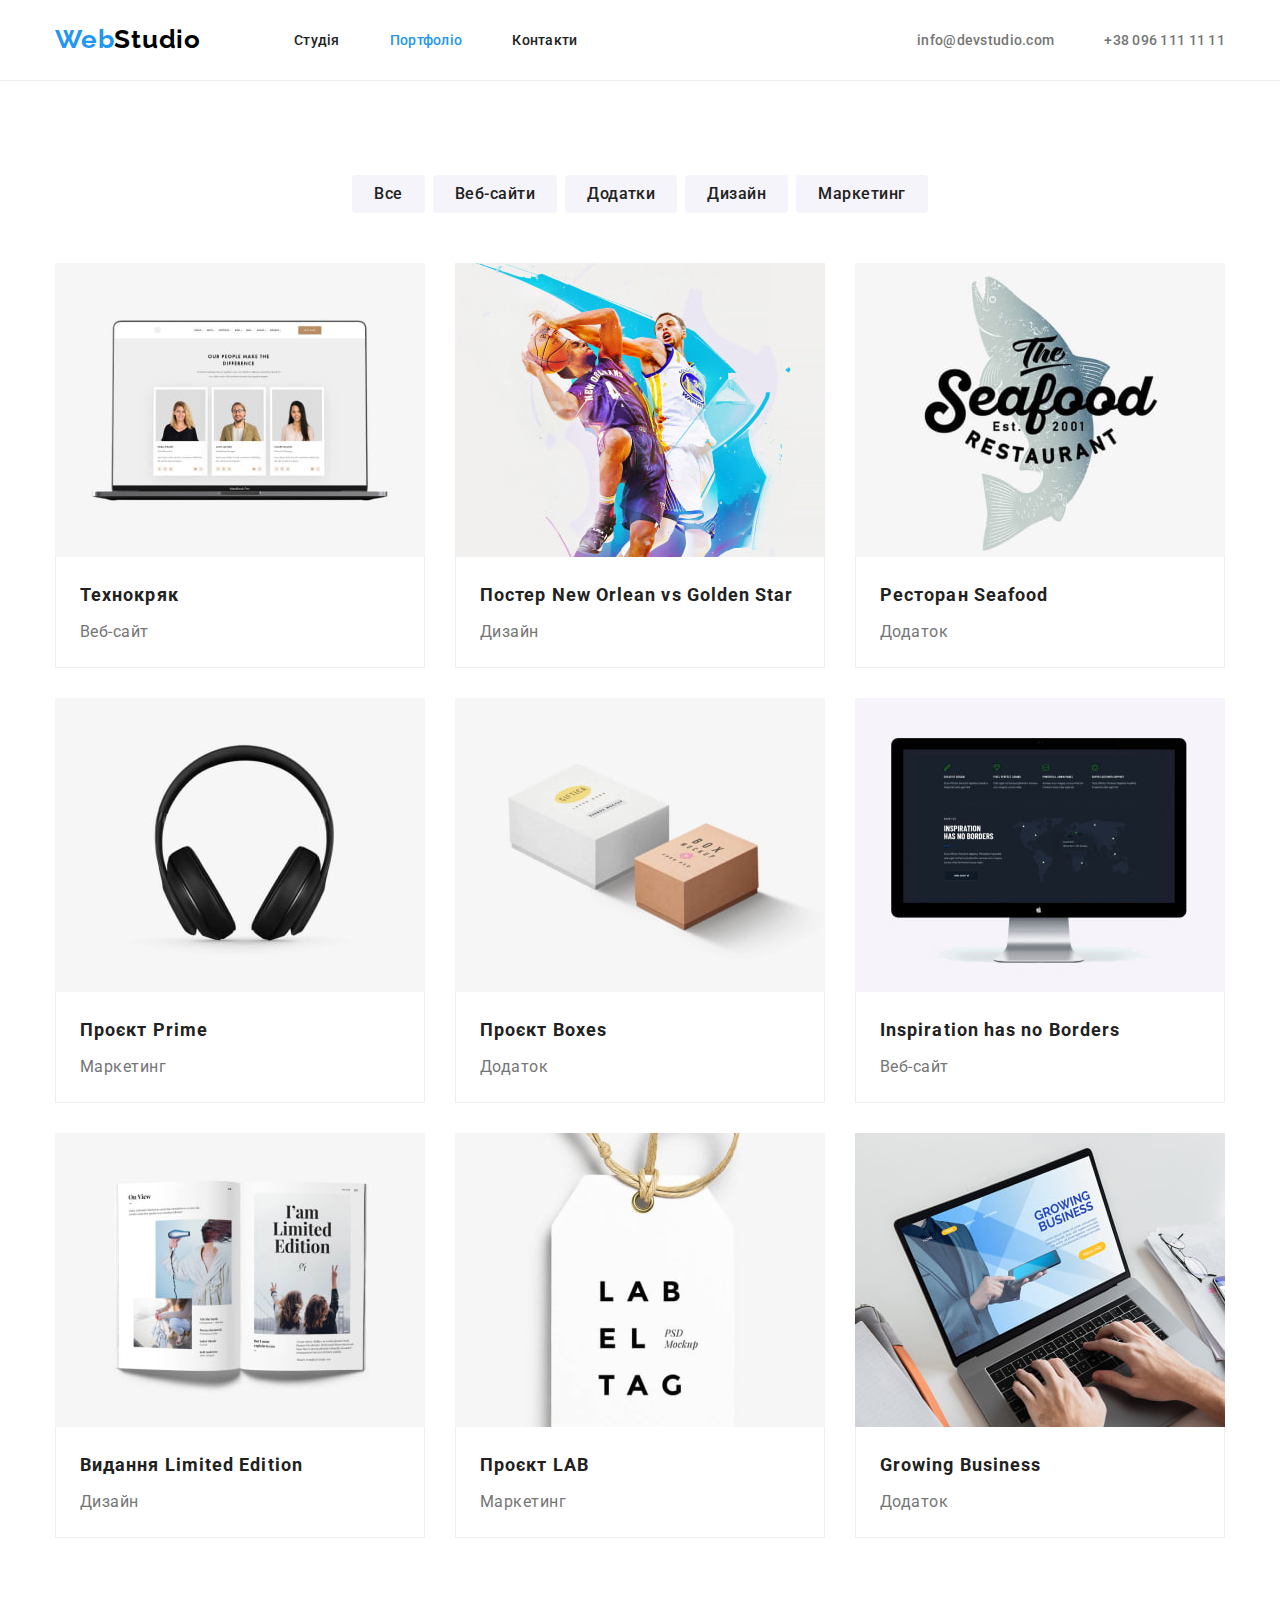
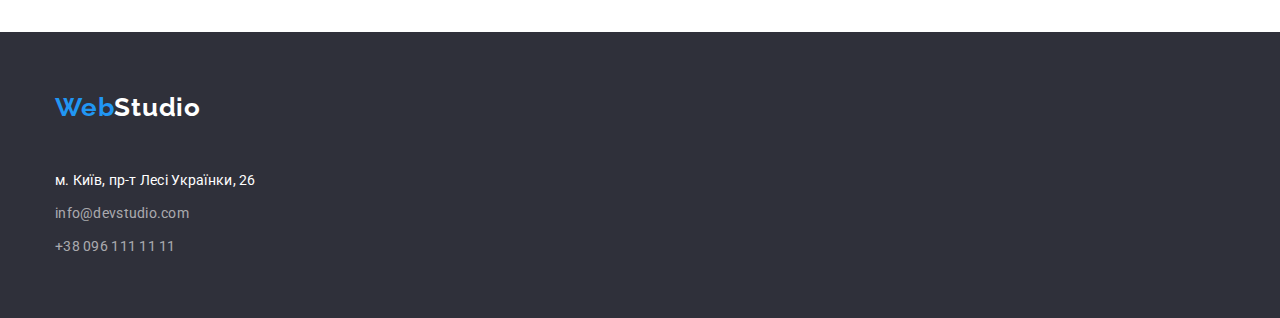
==== portfolio.html @ c8cdbd5a "Initial commit" ====
<!DOCTYPE html>
<html lang="uk">
  <head>
    <meta charset="UTF-8" />
    <meta http-equiv="X-UA-Compatible" content="IE=edge" />
    <meta name="viewport" content="width=device-width, initial-scale=1.0" />
    <!--Favicon-->
    <link
      rel="apple-touch-icon"
      sizes="120x120"
      href="./images/favicon/apple-touch-icon.png"
    />
    <link
      rel="icon"
      type="image/png"
      sizes="32x32"
      href="./images/favicon/favicon-32x32.png"
    />
    <link
      rel="icon"
      type="image/png"
      sizes="16x16"
      href="./images/favicon/favicon-16x16.png"
    />
    <link rel="manifest" href="./images/favicon/site.webmanifest" />
    <link
      rel="mask-icon"
      href="./images/favicon/safari-pinned-tab.svg"
      color="#5bbad5"
    />
    <meta name="msapplication-TileColor" content="#da532c" />
    <meta name="theme-color" content="#ffffff" />
    <!--Favicon ends-->
    <title>WebStudio</title>
    <link rel="preconnect" href="https://fonts.googleapis.com" />
    <link rel="preconnect" href="https://fonts.gstatic.com" crossorigin />
    <link
      href="https://fonts.googleapis.com/css2?family=Raleway:wght@700&family=Roboto:wght@400;500;700;900&display=swap"
      rel="stylesheet"
    />
    <!-- Modern-normalize -->
    <link
      rel="stylesheet"
      href="https://cdnjs.cloudflare.com/ajax/libs/modern-normalize/1.1.0/modern-normalize.min.css"
    />
    <link rel="stylesheet" href="./css/styles.css" />
  </head>
  <body>
    <header class="header">
      <div class="container header-container">
        <nav class="site-nav">
          <a class="link logo" href="./index.html" lang="en"
            ><span class="logo-wrap">Web</span>Studio</a
          >
          <ul class="list">
            <li class="list-item">
              <a class="link main-nav" href="./index.html">Студія</a>
            </li>
            <li class="list-item">
              <a class="link main-nav current" href="./portfolio.html"
                >Портфоліо</a
              >
            </li>
            <li class="list-item">
              <a class="link main-nav" href="#">Контакти</a>
            </li>
          </ul>
        </nav>
        <ul class="list contact">
          <li class="list-item">
            <a class="link link-contact" href="mailto:info@devstudio.com"
              >info@devstudio.com</a
            >
          </li>
          <li class="list-item">
            <a class="link link-contact" href="tel:+380961111111"
              >+38 096 111 11 11</a
            >
          </li>
        </ul>
      </div>
    </header>
    <main>
      <section class="projects">
        <div class="container">
          <h1 class="visually-hidden">Наші проєкти</h1>
          <ul class="list list-btn">
            <li class="list-item">
              <button class="btn-projects" type="button">Все</button>
            </li>
            <li class="list-item">
              <button class="btn-projects" type="button">Веб-сайти</button>
            </li>
            <li class="list-item">
              <button class="btn-projects" type="button">Додатки</button>
            </li>
            <li class="list-item">
              <button class="btn-projects" type="button">Дизайн</button>
            </li>
            <li class="list-item">
              <button class="btn-projects" type="button">Маркетинг</button>
            </li>
          </ul>
          <ul class="list card-set">
            <li class="project-card">
              <img
                src="./images/website-techno.jpg"
                alt="Веб-сайт Технокряк"
                width="370"
                height="294"
              />
              <div class="project-content">
                <h2 class="title-project">Технокряк</h2>
                <p class="type-project">Веб-сайт</p>
              </div>
            </li>
            <li class="project-card">
              <img
                src="./images/poster.jpg"
                alt="Постер з двома баскетболістами"
                width="370"
                height="294"
              />
              <div class="project-content">
                <h2 class="title-project">Постер New Orlean vs Golden Star</h2>
                <p class="type-project">Дизайн</p>
              </div>
            </li>
            <li class="project-card">
              <img
                src="./images/logo-restaurant.jpg"
                alt="Лого ресторану з  рибою"
                width="370"
                height="294"
              />
              <div class="project-content">
                <h2 class="title-project">Ресторан Seafood</h2>
                <p class="type-project">Додаток</p>
              </div>
            </li>
            <li class="project-card">
              <img
                src="./images/project-prime.jpg"
                alt="Навушники"
                width="370"
                height="294"
              />
              <div class="project-content">
                <h2 class="title-project">Проєкт Prime</h2>
                <p class="type-project">Маркетинг</p>
              </div>
            </li>
            <li class="project-card">
              <img
                src="./images/project-boxes.jpg"
                alt="Дві коробки"
                width="370"
                height="294"
              />
              <div class="project-content">
                <h2 class="title-project">Проєкт Boxes</h2>
                <p class="type-project">Додаток</p>
              </div>
            </li>
            <li class="project-card">
              <img
                src="./images/website-inspiration.jpg"
                alt="Веб-сайт Inspiration has no Borders"
                width="370"
                height="294"
              />
              <div class="project-content">
                <h2 class="title-project">Inspiration has no Borders</h2>
                <p class="type-project">Веб-сайт</p>
              </div>
            </li>
            <li class="project-card">
              <img
                src="./images/magazine.jpg"
                alt="Журнал"
                width="370"
                height="294"
              />
              <div class="project-content">
                <h2 class="title-project">Видання Limited Edition</h2>
                <p class="type-project">Дизайн</p>
              </div>
            </li>
            <li class="project-card">
              <img
                src="./images/label-tag.jpg"
                alt="Етикетка"
                width="370"
                height="294"
              />
              <div class="project-content">
                <h2 class="title-project">Проєкт LAB</h2>
                <p class="type-project">Маркетинг</p>
              </div>
            </li>
            <li class="project-card">
              <img
                src="./images/growing-business.jpg"
                alt="Додаток Growing Business"
                width="370"
                height="294"
              />
              <div class="project-content">
                <h2 class="title-project">Growing Business</h2>
                <p class="type-project">Додаток</p>
              </div>
            </li>
          </ul>
        </div>
      </section>
    </main>
    <footer class="footer">
      <div class="container">
        <a class="link logo logo-footer" href="./index.html" lang="en"
          ><span class="logo-wrap">Web</span
          ><span class="logo-wrap-footer">Studio</span></a
        >
        <address class="address">
          <ul class="list">
            <li class="list-item">
              <a
                class="link link-address-footer"
                href="https://www.google.com/maps/d/u/0/viewer?mid=10uSM3H-mIU3GznYo2szRIEphczw&hl=en_US"
                target="_blank"
                rel="noopener noreferrer nofollow"
              >
                м. Київ, пр-т Лесі Українки, 26
              </a>
            </li>
            <li class="list-item">
              <a
                class="link link-contact-footer"
                href="mailto:info@devstudio.com"
                >info@devstudio.com</a
              >
            </li>
            <li class="list-item">
              <a class="link link-contact-footer" href="tel:+380961111111"
                >+38 096 111 11 11</a
              >
            </li>
          </ul>
        </address>
      </div>
    </footer>
  </body>
</html>
---- css/styles.css ----
:root {
  --main-color-background: #2f303a;
  --accent-color: #2196f3;
  --btn-active-color: #188ce8;
  --main-color-font: #212121;
  --secondary-color-font: #757575;
  --white-color: #ffffff;
  --black-color: #000000;
  --grey-background-color: #f5f4fa;
  --grey-stroke-color: #ececec;
  --projects-cards-color: #eeeeee;
  --grey-txt-color-60: rgba(255, 255, 255, 0.6);
  --main-font: "Roboto", sans-serif;
  --logo-font: "Raleway", sans-serif;
  --main-font-size: 14px;
  --secondary-font-size: 16px;
  --padding-in-section: 94px;
  --team-card-shadow: 0px 1px 3px rgba(0, 0, 0, 0.12),
    0px 1px 1px rgba(0, 0, 0, 0.14), 0px 2px 1px rgba(0, 0, 0, 0.2);
}

body {
  color: var(--main-color-font);
  background-color: var(--white-color);
  font-family: var(--main-font);
  font-size: var(--main-font-size);
}

/* reset */
h1,
h2,
h3,
h4,
h5,
h6,
p {
  margin: 0;
}
img {
  display: block;
  max-width: 100%;
  height: auto;
}
.list {
  list-style: none;
  padding: 0;
  margin: 0;
}
.link {
  text-decoration: none;
  color: inherit;
}

.container {
  width: 1200px;
  padding-left: 15px;
  padding-right: 15px;
  margin-right: auto;
  margin-left: auto;
}

/* index styles */
/* header */
.header {
  border-bottom: 1px solid var(--grey-stroke-color);
}
.header-container {
  display: flex;
}

.site-nav,
.site-nav .list {
  display: flex;
  justify-content: center;
}

.logo {
  display: block;
  padding-top: 24px;
  padding-bottom: 25px;
  margin-right: 93px;
  color: var(--black-color);
  font-weight: 700;
  font-size: 26px;
  line-height: calc(31 / 26);
  letter-spacing: 0.03em;
  font-family: var(--logo-font);
}
.logo-wrap {
  color: var(--accent-color);
}

.header .list-item + .list-item {
  margin-left: 50px;
}

.main-nav {
  display: block;
  padding-top: 32px;
  padding-bottom: 32px;
  font-weight: 500;
  line-height: calc(16 / 14);
  letter-spacing: 0.02em;
}
.main-nav:hover,
.main-nav:focus {
  color: var(--accent-color);
}
.current {
  color: var(--accent-color);
}

.contact {
  display: flex;
  margin-left: auto;
}
.link-contact {
  display: block;
  padding-top: 32px;
  padding-bottom: 32px;
  color: var(--secondary-color-font);
  font-weight: 500;
  line-height: calc(16 / 14);
  letter-spacing: 0.02em;
}
.link-contact:focus,
.link-contact:hover {
  color: var(--accent-color);
}

/*  hero-section */
.hero-section {
  padding-top: 200px;
  padding-bottom: 200px;
  background-color: var(--main-color-background);
}

.title {
  margin-bottom: 30px;
  margin-right: auto;
  margin-left: auto;
  color: var(--white-color);
  width: 696px;
  font-weight: 900;
  font-size: 44px;
  line-height: calc(60 / 44);
  letter-spacing: 0.06em;
  text-align: center;
  text-transform: uppercase;
}

.btn-service {
  display: block;
  margin-right: auto;
  margin-left: auto;
  padding: 10px 32px;
  background-color: var(--accent-color);
  color: var(--white-color);
  text-align: center;
  font-family: var(--main-font);
  font-size: var(--secondary-font-size);
  line-height: calc(30 / 16);
  letter-spacing: 0.06em;
  font-weight: 700;
  cursor: pointer;
  border: none;
  border-radius: 4px;
}
.btn-service:focus,
.btn-service:hover {
  background-color: var(--btn-active-color);
}

/* features section */
.features {
  padding-top: var(--padding-in-section);
  padding-bottom: var(--padding-in-section);
}

.visually-hidden {
  overflow: hidden;
  margin: -1px;
  display: none;
  border: 0;
  padding: 0;
}

.features .list {
  display: flex;
  justify-content: center;
}
.features .list-item + .list-item {
  margin-left: 30px;
}
.features .list-item {
  flex-basis: calc((100% - 3 * 30px) / 4);
}

.subtitle-feature {
  margin-bottom: 10px;
  font-weight: 700;
  font-size: 14px;
  line-height: calc(16 / 14);
  text-transform: uppercase;
  letter-spacing: 0.03em;
}

.description-feature {
  color: var(--secondary-color-font);
  line-height: calc(24 / 14);
  letter-spacing: 0.03em;
}

/* what we do section */
.what-we-do {
  padding-bottom: var(--padding-in-section);
}
.section-title {
  margin-bottom: 50px;
  font-weight: 700;
  font-size: 36px;
  line-height: calc(42 / 36);
  letter-spacing: 0.03em;
  text-align: center;
}

.what-we-do .list {
  display: flex;
  justify-content: center;
}
.what-we-do .list-item + .list-item {
  margin-left: 30px;
}

/* team section */
.team-section {
  padding-top: var(--padding-in-section);
  padding-bottom: var(--padding-in-section);
  background-color: var(--grey-background-color);
}
.team-section .list {
  display: flex;
  justify-content: center;
}
.team-section .list-item + .list-item {
  margin-left: 30px;
}

.card {
  width: 270px;
  background-color: var(--white-color);
  box-shadow: var(--team-card-shadow);
  border-radius: 0px 0px 4px 4px;
}

.card-content {
  padding: 30px 32px;
}

.team-member-name {
  font-weight: 500;
  font-size: var(--secondary-font-size);
  line-height: calc(19 / 16);
  text-align: center;
  letter-spacing: 0.03em;
}

.job-position {
  margin-top: 10px;
  color: var(--secondary-color-font);
  font-size: var(--secondary-font-size);
  line-height: calc(19 / 16);
  text-align: center;
  letter-spacing: 0.03em;
}

/* footer */
.footer {
  padding-top: 60px;
  padding-bottom: 60px;
  background-color: var(--main-color-background);
}

.logo-footer {
  margin-bottom: 20px;
  margin-right: 0;
  padding-top: 0;
}

.logo-wrap-footer {
  color: var(--white-color);
}

.address .list-item + .list-item {
  margin-top: 9px;
}
.link-address-footer {
  color: var(--white-color);
  font-style: normal;
  line-height: calc(24 / 14);
  letter-spacing: 0.02em;
}
.link-address-footer:focus,
.link-address-footer:hover {
  color: var(--accent-color);
}

.link-contact-footer {
  color: var(--grey-txt-color-60);
  font-style: normal;
  line-height: calc(24 / 14);
  letter-spacing: 0.02em;
}
.link-contact-footer:focus,
.link-contact-footer:hover {
  color: var(--accent-color);
}

/* portfolio projects section */
.projects {
  padding-bottom: var(--padding-in-section);
  padding-top: var(--padding-in-section);
}

.btn-projects {
  padding: 6px 22px;
  background-color: var(--grey-background-color);
  color: var(--main-color-font);
  font-family: var(--main-font);
  font-weight: 500;
  font-size: var(--secondary-font-size);
  line-height: calc(26 / 16);
  letter-spacing: 0.03em;
  text-align: center;
  cursor: pointer;
  border-radius: 4px;
  border: none;
}
.btn-projects:focus,
.btn-projects:hover {
  background-color: var(--accent-color);
  color: var(--white-color);
}

.list-btn {
  display: flex;
  justify-content: center;
  margin-bottom: 50px;
}

.projects .list-item + .list-item {
  margin-left: 8px;
}

/* projects card-set */

.card-set {
  display: flex;
  flex-wrap: wrap;
  gap: 30px;
}

/* .project-card {
flex-basis: calc((100% - 30px) / 3);} */
/* .project-card:not(:nth-child(3n + 3)) {
  margin-right: 30px;
}
.project-card:not(nth-last-child(-n+3)) {
  margin-bottom: 30px;
} */

.project-content {
  padding: 20px 24px;
  border: 1px solid var(--projects-cards-color);
  border-top: 0;
}

.title-project {
  color: var(--main-color-font);
  font-weight: 700;
  font-size: 18px;
  line-height: calc(36 / 18);
  letter-spacing: 0.06em;
}

.type-project {
  margin-top: 4px;
  color: var(--secondary-color-font);
  font-size: var(--secondary-font-size);
  line-height: calc(30 / 16);
  letter-spacing: 0.03em;
}
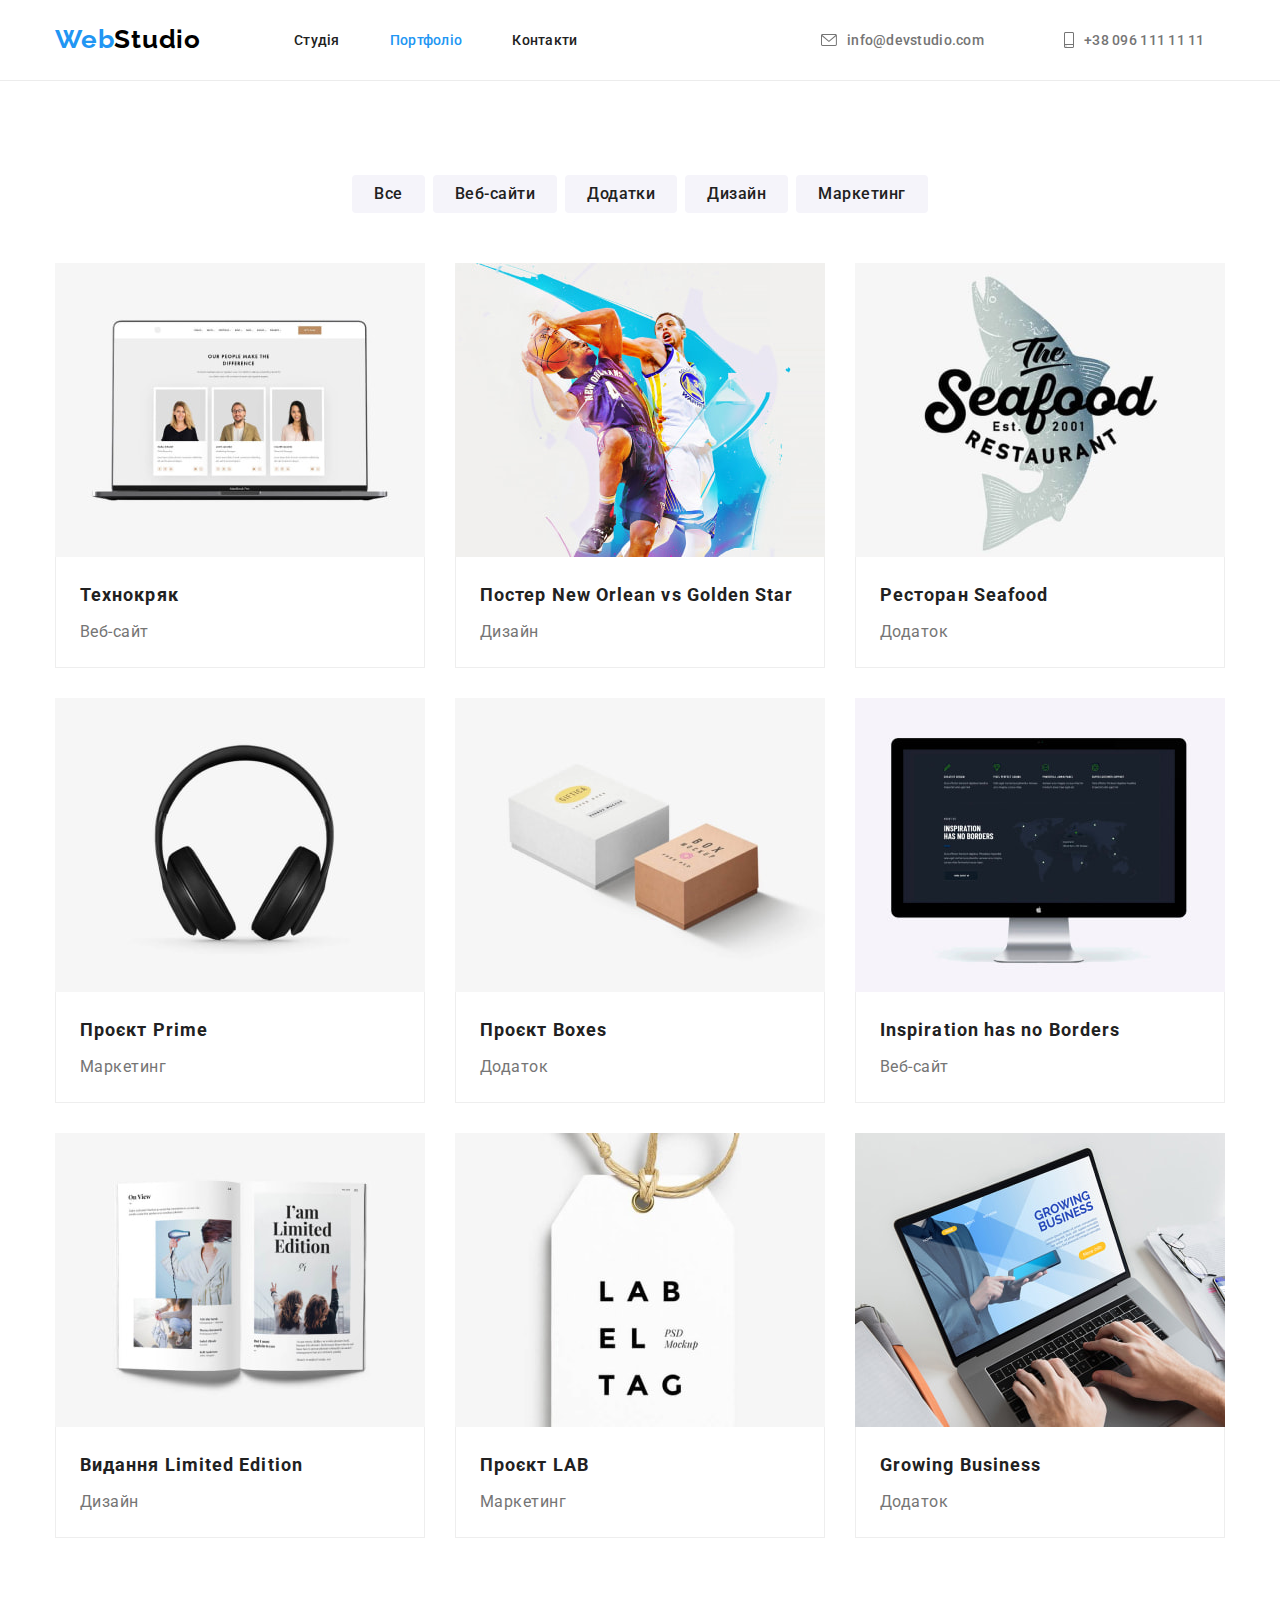
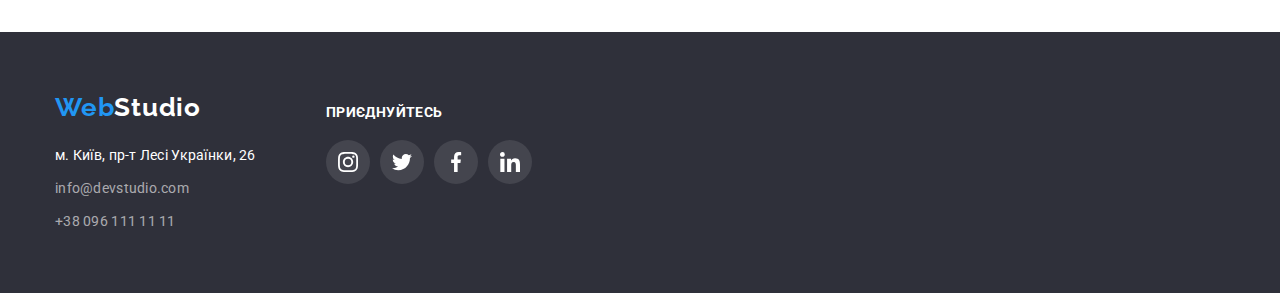
==== commit f62c6fee: "Add icons, shadows, background-image" ====
--- a/portfolio.html
+++ b/portfolio.html
@@ -66,14 +66,19 @@
             </li>
           </ul>
         </nav>
-        <ul class="list contact">
+        <ul class="list list-contact">
           <li class="list-item">
-            <a class="link link-contact" href="mailto:info@devstudio.com"
-              >info@devstudio.com</a
+            <a class="link link-contact" href="mailto:info@devstudio.com">
+              <svg class="header-icon" width="16" height="12">
+                <use href="./images/icons.svg#envelope"></use>
+              </svg>
+              info@devstudio.com</a
             >
           </li>
           <li class="list-item">
             <a class="link link-contact" href="tel:+380961111111"
+              ><svg class="header-icon" width="10" height="16">
+                <use href="./images/icons.svg#smartphone"></use></svg
               >+38 096 111 11 11</a
             >
           </li>
@@ -104,7 +109,7 @@
           <ul class="list card-set">
             <li class="project-card">
               <img
-                src="./images/website-techno.jpg"
+                src="./images/portfolio/website-techno.jpg"
                 alt="Веб-сайт Технокряк"
                 width="370"
                 height="294"
@@ -116,7 +121,7 @@
             </li>
             <li class="project-card">
               <img
-                src="./images/poster.jpg"
+                src="./images/portfolio/poster.jpg"
                 alt="Постер з двома баскетболістами"
                 width="370"
                 height="294"
@@ -128,7 +133,7 @@
             </li>
             <li class="project-card">
               <img
-                src="./images/logo-restaurant.jpg"
+                src="./images/portfolio/logo-restaurant.jpg"
                 alt="Лого ресторану з  рибою"
                 width="370"
                 height="294"
@@ -140,7 +145,7 @@
             </li>
             <li class="project-card">
               <img
-                src="./images/project-prime.jpg"
+                src="./images/portfolio/project-prime.jpg"
                 alt="Навушники"
                 width="370"
                 height="294"
@@ -152,7 +157,7 @@
             </li>
             <li class="project-card">
               <img
-                src="./images/project-boxes.jpg"
+                src="./images/portfolio/project-boxes.jpg"
                 alt="Дві коробки"
                 width="370"
                 height="294"
@@ -164,7 +169,7 @@
             </li>
             <li class="project-card">
               <img
-                src="./images/website-inspiration.jpg"
+                src="./images/portfolio/website-inspiration.jpg"
                 alt="Веб-сайт Inspiration has no Borders"
                 width="370"
                 height="294"
@@ -176,7 +181,7 @@
             </li>
             <li class="project-card">
               <img
-                src="./images/magazine.jpg"
+                src="./images/portfolio/magazine.jpg"
                 alt="Журнал"
                 width="370"
                 height="294"
@@ -188,7 +193,7 @@
             </li>
             <li class="project-card">
               <img
-                src="./images/label-tag.jpg"
+                src="./images/portfolio/label-tag.jpg"
                 alt="Етикетка"
                 width="370"
                 height="294"
@@ -200,7 +205,7 @@
             </li>
             <li class="project-card">
               <img
-                src="./images/growing-business.jpg"
+                src="./images/portfolio/growing-business.jpg"
                 alt="Додаток Growing Business"
                 width="370"
                 height="294"
@@ -215,37 +220,71 @@
       </section>
     </main>
     <footer class="footer">
-      <div class="container">
-        <a class="link logo logo-footer" href="./index.html" lang="en"
-          ><span class="logo-wrap">Web</span
-          ><span class="logo-wrap-footer">Studio</span></a
-        >
-        <address class="address">
-          <ul class="list">
-            <li class="list-item">
-              <a
-                class="link link-address-footer"
-                href="https://www.google.com/maps/d/u/0/viewer?mid=10uSM3H-mIU3GznYo2szRIEphczw&hl=en_US"
-                target="_blank"
-                rel="noopener noreferrer nofollow"
-              >
-                м. Київ, пр-т Лесі Українки, 26
-              </a>
-            </li>
-            <li class="list-item">
-              <a
-                class="link link-contact-footer"
-                href="mailto:info@devstudio.com"
-                >info@devstudio.com</a
-              >
-            </li>
-            <li class="list-item">
-              <a class="link link-contact-footer" href="tel:+380961111111"
-                >+38 096 111 11 11</a
-              >
-            </li>
-          </ul>
-        </address>
+      <div class="container footer-container">
+        <div>
+          <a class="link logo logo-footer" href="./index.html" lang="en"
+            ><span class="logo-wrap">Web</span
+            ><span class="logo-wrap-footer">Studio</span></a
+          >
+          <address class="address">
+            <ul class="list">
+              <li class="list-item">
+                <a
+                  class="link link-address-footer"
+                  href="https://goo.gl/maps/8BweSNwP1uSrpVsL9"
+                  target="_blank"
+                  rel="noopener noreferrer nofollow"
+                  >м. Київ, пр-т Лесі Українки, 26</a
+                >
+              </li>
+              <li class="list-item">
+                <a
+                  class="link link-contact-footer"
+                  href="mailto:info@devstudio.com"
+                  >info@devstudio.com</a
+                >
+              </li>
+              <li class="list-item">
+                <a class="link link-contact-footer" href="tel:+380961111111"
+                  >+38 096 111 11 11</a
+                >
+              </li>
+            </ul>
+          </address>
+        </div>
+        <div class="join">
+          <p class="text-join">Приєднуйтесь</p>
+          <ul class="list social-list-footer">
+            <li class="social-item-footer">
+              <a class="social-link-footer" href="#">
+                <svg class="social-icon-footer" width="20" height="20">
+                  <use href="./images/icons.svg#instagram"></use>
+                </svg>
+              </a>
+            </li>
+            <li class="social-item-footer">
+              <a class="social-link-footer" href="#">
+                <svg class="social-icon-footer" width="20" height="20">
+                  <use href="./images/icons.svg#twitter"></use>
+                </svg>
+              </a>
+            </li>
+            <li class="social-item-footer">
+              <a class="social-link-footer" href="#">
+                <svg class="social-icon-footer" width="20" height="20">
+                  <use href="./images/icons.svg#facebook"></use>
+                </svg>
+              </a>
+            </li>
+            <li class="social-item-footer">
+              <a class="social-link-footer" href="#">
+                <svg class="social-icon-footer" width="20" height="20">
+                  <use href="./images/icons.svg#linkedin"></use>
+                </svg>
+              </a>
+            </li>
+          </ul>
+        </div>
       </div>
     </footer>
   </body>
--- a/css/styles.css
+++ b/css/styles.css
@@ -1,15 +1,19 @@
 :root {
   --main-color-background: #2f303a;
+  --hero-background-image: rgba(47, 48, 58, 0.4);
   --accent-color: #2196f3;
   --btn-active-color: #188ce8;
   --main-color-font: #212121;
   --secondary-color-font: #757575;
+  --grey-icon-color: #afb1b8;
   --white-color: #ffffff;
   --black-color: #000000;
   --grey-background-color: #f5f4fa;
   --grey-stroke-color: #ececec;
   --projects-cards-color: #eeeeee;
+  --grey-bg-icon: rgba(255, 255, 255, 0.1);
   --grey-txt-color-60: rgba(255, 255, 255, 0.6);
+  --background-overlay: rgba(47, 48, 58, 0.4);
   --main-font: "Roboto", sans-serif;
   --logo-font: "Raleway", sans-serif;
   --main-font-size: 14px;
@@ -110,29 +114,63 @@
   color: var(--accent-color);
 }
 
-.contact {
+.list-contact {
   display: flex;
   margin-left: auto;
 }
+.list-contact {
+  display: flex;
+  align-items: center;
+  justify-content: center;
+  gap: 30px;
+}
+.list-contact .list-item {
+  display: flex;
+  min-width: 161px;
+  min-height: 16px;
+}
+
 .link-contact {
-  display: block;
-  padding-top: 32px;
-  padding-bottom: 32px;
+  display: flex;
+  align-items: center;
+  gap: 10px;
+  width: 100%;
+  height: 100%;
   color: var(--secondary-color-font);
   font-weight: 500;
   line-height: calc(16 / 14);
   letter-spacing: 0.02em;
+  padding-top: 32px;
+  padding-bottom: 32px;
 }
 .link-contact:focus,
 .link-contact:hover {
   color: var(--accent-color);
 }
+.link-contact:hover .header-icon,
+.link-contact:focus .header-icon {
+  fill: currentColor;
+}
+.header-icon {
+  fill: var(--secondary-color-font);
+}
 
 /*  hero-section */
 .hero-section {
+  max-width: 1600px;
+  margin-left: auto;
+  margin-right: auto;
   padding-top: 200px;
   padding-bottom: 200px;
   background-color: var(--main-color-background);
+  background-image: linear-gradient(
+      var(--background-overlay),
+      var(--background-overlay)
+    ),
+    url(../images/background-img.jpg);
+  background-repeat: no-repeat;
+  background-position: center;
+  background-size: cover;
 }
 
 .title {
@@ -185,15 +223,25 @@
   padding: 0;
 }
 
-.features .list {
-  display: flex;
-  justify-content: center;
-}
-.features .list-item + .list-item {
+.features-list {
+  display: flex;
+  justify-content: center;
+}
+.features-item + .features-item {
   margin-left: 30px;
 }
-.features .list-item {
+.features-item {
   flex-basis: calc((100% - 3 * 30px) / 4);
+}
+
+.features-icon {
+  display: flex;
+  align-items: center;
+  justify-content: center;
+  margin-bottom: 30px;
+  background-color: var(--grey-background-color);
+  width: 270px;
+  height: 120px;
 }
 
 .subtitle-feature {
@@ -267,11 +315,73 @@
 
 .job-position {
   margin-top: 10px;
+  margin-bottom: 16px;
   color: var(--secondary-color-font);
   font-size: var(--secondary-font-size);
   line-height: calc(19 / 16);
   text-align: center;
   letter-spacing: 0.03em;
+}
+
+.social-list {
+  display: flex;
+  align-items: center;
+  justify-content: center;
+  gap: 10px;
+}
+
+.social-link {
+  display: flex;
+  align-items: center;
+  justify-content: center;
+  width: 44px;
+  height: 44px;
+  background-color: var(--white-color);
+  border-radius: 50%;
+}
+.social-icon {
+  fill: var(--grey-icon-color);
+}
+
+.social-link:hover,
+.social-link:focus {
+  background-color: var(--accent-color);
+}
+.social-link:hover .social-icon,
+.social-link:hover .social-icon {
+  fill: var(--white-color);
+}
+
+/* clients */
+.clients {
+  padding-top: 94px;
+  padding-bottom: 94px;
+}
+.clients-list {
+  display: flex;
+  align-items: center;
+  justify-content: center;
+  gap: 30px;
+}
+.client-link {
+  display: flex;
+  align-items: center;
+  justify-content: center;
+  width: 170px;
+  height: 92px;
+  border: 1px solid var(--grey-icon-color);
+  border-radius: 4px;
+}
+.client-link:hover .client-icon,
+.client-link:focus .client-icon {
+  fill: var(--accent-color);
+}
+.client-link:hover,
+.client-link:focus {
+  border: 1px solid var(--accent-color);
+}
+.client-icon {
+  fill: var(--grey-icon-color);
 }
 
 /* footer */
@@ -280,11 +390,14 @@
   padding-bottom: 60px;
   background-color: var(--main-color-background);
 }
-
+.footer-container {
+  display: flex;
+  flex-wrap: wrap;
+}
 .logo-footer {
   margin-bottom: 20px;
   margin-right: 0;
-  padding-top: 0;
+  padding: 0;
 }
 
 .logo-wrap-footer {
@@ -314,6 +427,40 @@
 .link-contact-footer:focus,
 .link-contact-footer:hover {
   color: var(--accent-color);
+}
+
+.join {
+  margin-left: 70px;
+  padding-top: 12px;
+}
+.text-join {
+  margin-bottom: 20px;
+  font-weight: 700;
+  font-size: 14px;
+  line-height: calc(16 / 14);
+  letter-spacing: 0.03em;
+  text-transform: uppercase;
+  color: var(--white-color);
+}
+.social-list-footer {
+  display: flex;
+  gap: 10px;
+}
+.social-link-footer {
+  display: flex;
+  align-items: center;
+  justify-content: center;
+  width: 44px;
+  height: 44px;
+  background-color: var(--grey-bg-icon);
+  border-radius: 50%;
+}
+.social-icon-footer {
+  fill: var(--white-color);
+}
+.social-link-footer:hover,
+.social-link-footer:focus {
+  background-color: var(--accent-color);
 }
 
 /* portfolio projects section */
@@ -340,6 +487,8 @@
 .btn-projects:hover {
   background-color: var(--accent-color);
   color: var(--white-color);
+  box-shadow: 0px 3px 1px rgba(0, 0, 0, 0.1), 0px 1px 2px rgba(0, 0, 0, 0.08),
+    0px 2px 2px rgba(0, 0, 0, 0.12);
 }
 
 .list-btn {
@@ -368,6 +517,11 @@
 .project-card:not(nth-last-child(-n+3)) {
   margin-bottom: 30px;
 } */
+
+.project-card:hover {
+  box-shadow: 0px 1px 1px rgba(0, 0, 0, 0.12), 0px 4px 4px rgba(0, 0, 0, 0.06),
+    1px 4px 6px rgba(0, 0, 0, 0.16);
+}
 
 .project-content {
   padding: 20px 24px;
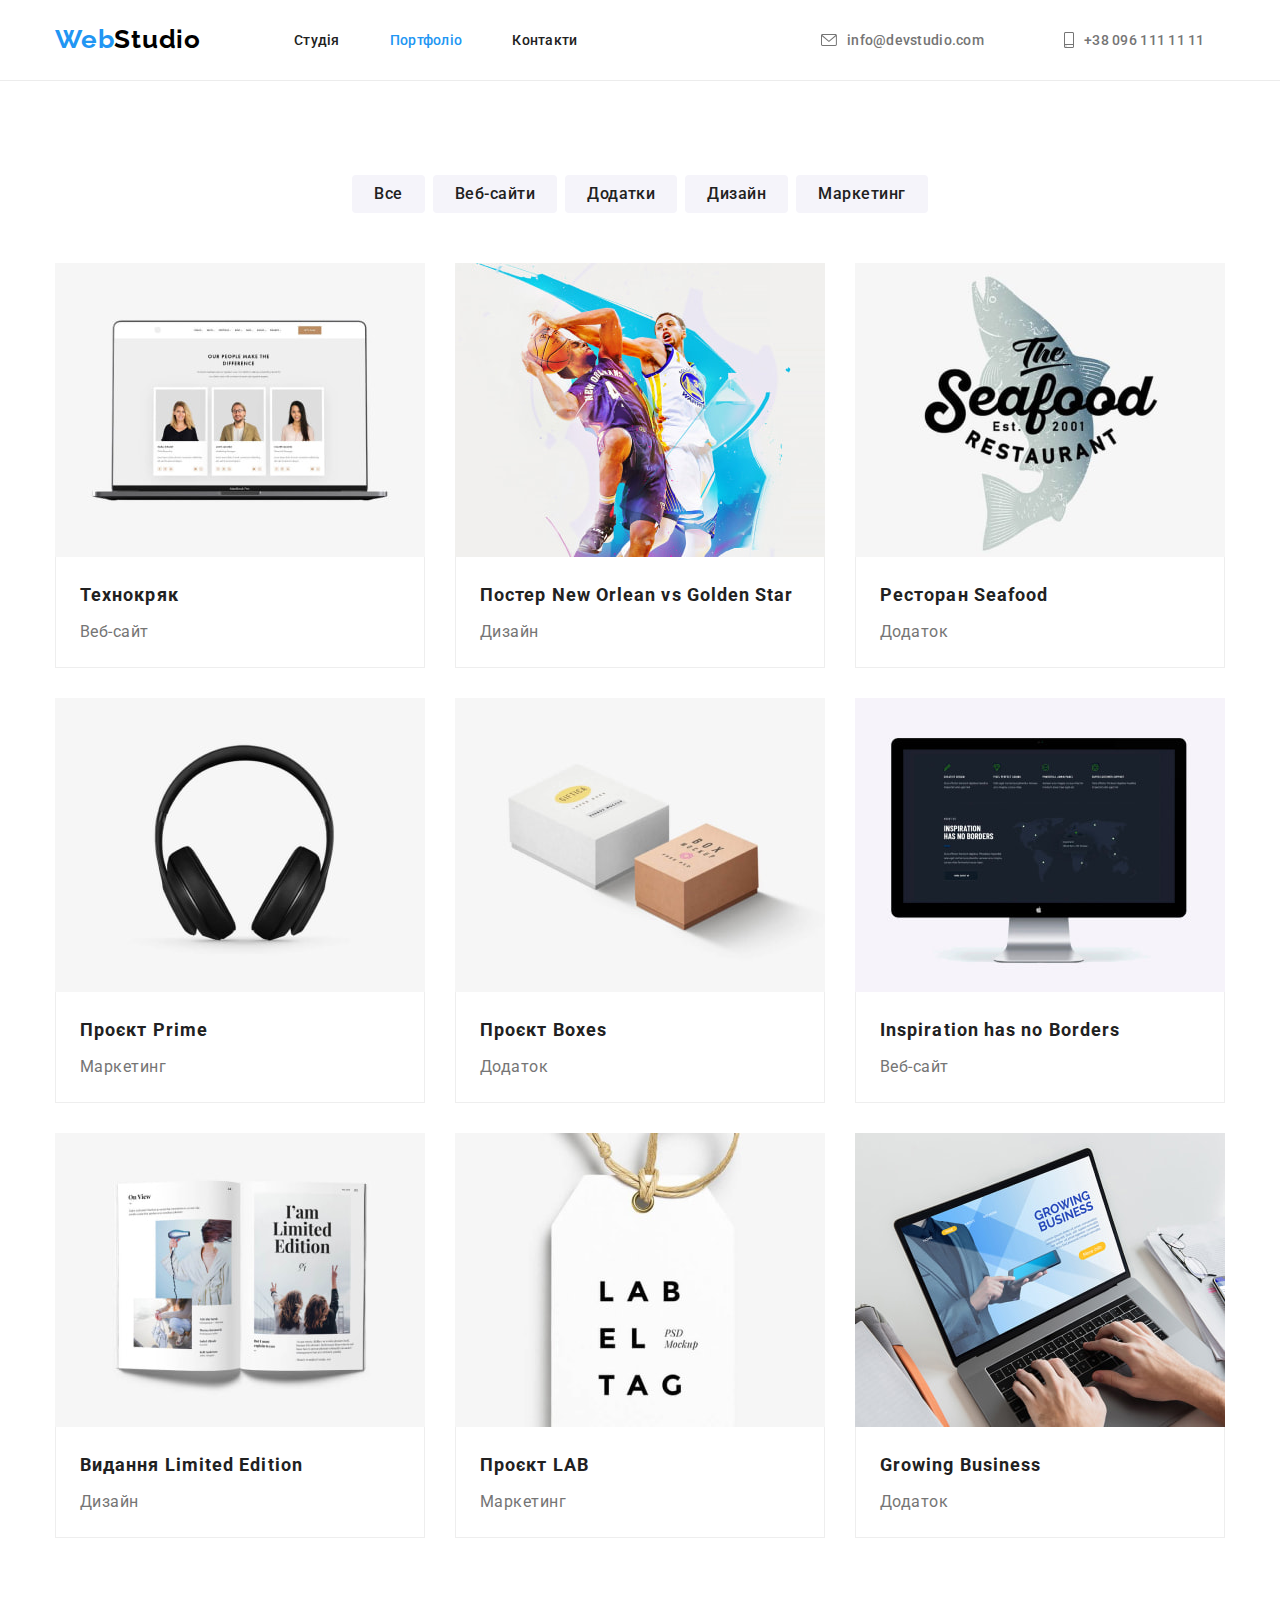
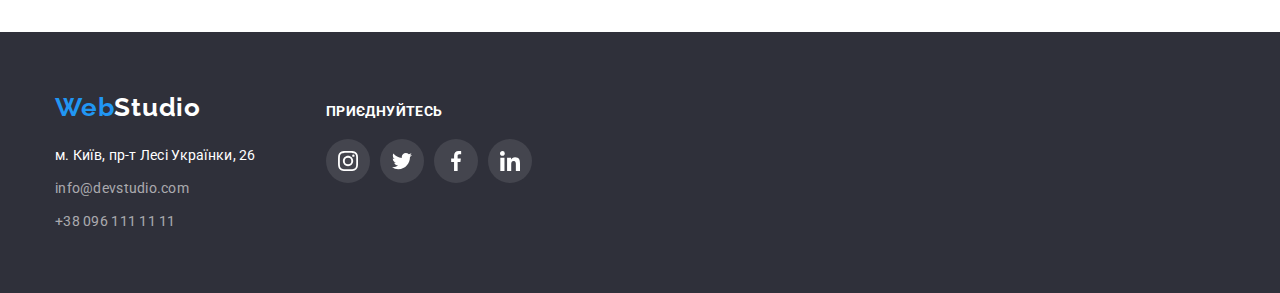
==== commit 8042266c: "update files (mentor)" ====
--- a/portfolio.html
+++ b/portfolio.html
@@ -108,112 +108,132 @@
           </ul>
           <ul class="list card-set">
             <li class="project-card">
-              <img
-                src="./images/portfolio/website-techno.jpg"
-                alt="Веб-сайт Технокряк"
-                width="370"
-                height="294"
-              />
-              <div class="project-content">
-                <h2 class="title-project">Технокряк</h2>
-                <p class="type-project">Веб-сайт</p>
-              </div>
-            </li>
-            <li class="project-card">
-              <img
-                src="./images/portfolio/poster.jpg"
-                alt="Постер з двома баскетболістами"
-                width="370"
-                height="294"
-              />
-              <div class="project-content">
-                <h2 class="title-project">Постер New Orlean vs Golden Star</h2>
-                <p class="type-project">Дизайн</p>
-              </div>
-            </li>
-            <li class="project-card">
-              <img
-                src="./images/portfolio/logo-restaurant.jpg"
-                alt="Лого ресторану з  рибою"
-                width="370"
-                height="294"
-              />
-              <div class="project-content">
-                <h2 class="title-project">Ресторан Seafood</h2>
-                <p class="type-project">Додаток</p>
-              </div>
-            </li>
-            <li class="project-card">
-              <img
-                src="./images/portfolio/project-prime.jpg"
-                alt="Навушники"
-                width="370"
-                height="294"
-              />
-              <div class="project-content">
-                <h2 class="title-project">Проєкт Prime</h2>
-                <p class="type-project">Маркетинг</p>
-              </div>
-            </li>
-            <li class="project-card">
-              <img
-                src="./images/portfolio/project-boxes.jpg"
-                alt="Дві коробки"
-                width="370"
-                height="294"
-              />
-              <div class="project-content">
-                <h2 class="title-project">Проєкт Boxes</h2>
-                <p class="type-project">Додаток</p>
-              </div>
-            </li>
-            <li class="project-card">
-              <img
-                src="./images/portfolio/website-inspiration.jpg"
-                alt="Веб-сайт Inspiration has no Borders"
-                width="370"
-                height="294"
-              />
-              <div class="project-content">
-                <h2 class="title-project">Inspiration has no Borders</h2>
-                <p class="type-project">Веб-сайт</p>
-              </div>
-            </li>
-            <li class="project-card">
-              <img
-                src="./images/portfolio/magazine.jpg"
-                alt="Журнал"
-                width="370"
-                height="294"
-              />
-              <div class="project-content">
-                <h2 class="title-project">Видання Limited Edition</h2>
-                <p class="type-project">Дизайн</p>
-              </div>
-            </li>
-            <li class="project-card">
-              <img
-                src="./images/portfolio/label-tag.jpg"
-                alt="Етикетка"
-                width="370"
-                height="294"
-              />
-              <div class="project-content">
-                <h2 class="title-project">Проєкт LAB</h2>
-                <p class="type-project">Маркетинг</p>
-              </div>
-            </li>
-            <li class="project-card">
-              <img
-                src="./images/portfolio/growing-business.jpg"
-                alt="Додаток Growing Business"
-                width="370"
-                height="294"
-              />
-              <div class="project-content">
-                <h2 class="title-project">Growing Business</h2>
-                <p class="type-project">Додаток</p>
-              </div>
+              <a class="project-link"
+                ><img
+                  src="./images/portfolio/website-techno.jpg"
+                  alt="Веб-сайт Технокряк"
+                  width="370"
+                  height="294"
+                />
+                <div class="project-content">
+                  <h2 class="title-project">Технокряк</h2>
+                  <p class="type-project">Веб-сайт</p>
+                </div></a
+              >
+            </li>
+            <li class="project-card">
+              <a class="project-link"
+                ><img
+                  src="./images/portfolio/poster.jpg"
+                  alt="Постер з двома баскетболістами"
+                  width="370"
+                  height="294"
+                />
+                <div class="project-content">
+                  <h2 class="title-project">
+                    Постер New Orlean vs Golden Star
+                  </h2>
+                  <p class="type-project">Дизайн</p>
+                </div></a
+              >
+            </li>
+            <li class="project-card">
+              <a class="project-link"
+                ><img
+                  src="./images/portfolio/logo-restaurant.jpg"
+                  alt="Лого ресторану з  рибою"
+                  width="370"
+                  height="294"
+                />
+                <div class="project-content">
+                  <h2 class="title-project">Ресторан Seafood</h2>
+                  <p class="type-project">Додаток</p>
+                </div></a
+              >
+            </li>
+            <li class="project-card">
+              <a class="project-link"
+                ><img
+                  src="./images/portfolio/project-prime.jpg"
+                  alt="Навушники"
+                  width="370"
+                  height="294"
+                />
+                <div class="project-content">
+                  <h2 class="title-project">Проєкт Prime</h2>
+                  <p class="type-project">Маркетинг</p>
+                </div></a
+              >
+            </li>
+            <li class="project-card">
+              <a class="project-link"
+                ><img
+                  src="./images/portfolio/project-boxes.jpg"
+                  alt="Дві коробки"
+                  width="370"
+                  height="294"
+                />
+                <div class="project-content">
+                  <h2 class="title-project">Проєкт Boxes</h2>
+                  <p class="type-project">Додаток</p>
+                </div></a
+              >
+            </li>
+            <li class="project-card">
+              <a class="project-link"
+                ><img
+                  src="./images/portfolio/website-inspiration.jpg"
+                  alt="Веб-сайт Inspiration has no Borders"
+                  width="370"
+                  height="294"
+                />
+                <div class="project-content">
+                  <h2 class="title-project">Inspiration has no Borders</h2>
+                  <p class="type-project">Веб-сайт</p>
+                </div></a
+              >
+            </li>
+            <li class="project-card">
+              <a class="project-link"
+                ><img
+                  src="./images/portfolio/magazine.jpg"
+                  alt="Журнал"
+                  width="370"
+                  height="294"
+                />
+                <div class="project-content">
+                  <h2 class="title-project">Видання Limited Edition</h2>
+                  <p class="type-project">Дизайн</p>
+                </div></a
+              >
+            </li>
+            <li class="project-card">
+              <a class="project-link"
+                ><img
+                  src="./images/portfolio/label-tag.jpg"
+                  alt="Етикетка"
+                  width="370"
+                  height="294"
+                />
+                <div class="project-content">
+                  <h2 class="title-project">Проєкт LAB</h2>
+                  <p class="type-project">Маркетинг</p>
+                </div></a
+              >
+            </li>
+            <li class="project-card">
+              <a class="project-link"
+                ><img
+                  src="./images/portfolio/growing-business.jpg"
+                  alt="Додаток Growing Business"
+                  width="370"
+                  height="294"
+                />
+                <div class="project-content">
+                  <h2 class="title-project">Growing Business</h2>
+                  <p class="type-project">Додаток</p>
+                </div></a
+              >
             </li>
           </ul>
         </div>
--- a/css/styles.css
+++ b/css/styles.css
@@ -306,6 +306,7 @@
 }
 
 .team-member-name {
+  margin-bottom: 10px;
   font-weight: 500;
   font-size: var(--secondary-font-size);
   line-height: calc(19 / 16);
@@ -314,7 +315,6 @@
 }
 
 .job-position {
-  margin-top: 10px;
   margin-bottom: 16px;
   color: var(--secondary-color-font);
   font-size: var(--secondary-font-size);
@@ -329,26 +329,29 @@
   justify-content: center;
   gap: 10px;
 }
-
-.social-link {
-  display: flex;
-  align-items: center;
-  justify-content: center;
+.social-item {
   width: 44px;
   height: 44px;
+}
+
+.social-link {
+  display: flex;
+  align-items: center;
+  justify-content: center;
+  width: 100%;
+  height: 100%;
   background-color: var(--white-color);
   border-radius: 50%;
 }
 .social-icon {
   fill: var(--grey-icon-color);
 }
-
 .social-link:hover,
 .social-link:focus {
   background-color: var(--accent-color);
 }
 .social-link:hover .social-icon,
-.social-link:hover .social-icon {
+.social-link:focus .social-icon {
   fill: var(--white-color);
 }
 
@@ -363,12 +366,18 @@
   justify-content: center;
   gap: 30px;
 }
-.client-link {
-  display: flex;
-  align-items: center;
-  justify-content: center;
+
+.client-item {
   width: 170px;
   height: 92px;
+}
+
+.client-link {
+  display: flex;
+  align-items: center;
+  justify-content: center;
+  width: 100%;
+  height: 100%;
   border: 1px solid var(--grey-icon-color);
   border-radius: 4px;
 }
@@ -393,6 +402,7 @@
 .footer-container {
   display: flex;
   flex-wrap: wrap;
+  align-items: baseline;
 }
 .logo-footer {
   margin-bottom: 20px;
@@ -431,7 +441,6 @@
 
 .join {
   margin-left: 70px;
-  padding-top: 12px;
 }
 .text-join {
   margin-bottom: 20px;
@@ -446,12 +455,16 @@
   display: flex;
   gap: 10px;
 }
-.social-link-footer {
-  display: flex;
-  align-items: center;
-  justify-content: center;
+.social-item-footer {
   width: 44px;
   height: 44px;
+}
+.social-link-footer {
+  display: flex;
+  align-items: center;
+  justify-content: center;
+  width: 100%;
+  height: 100%;
   background-color: var(--grey-bg-icon);
   border-radius: 50%;
 }
@@ -518,7 +531,11 @@
   margin-bottom: 30px;
 } */
 
-.project-card:hover {
+.project-link {
+  display: block;
+}
+.project-link:hover,
+.project-link:focus {
   box-shadow: 0px 1px 1px rgba(0, 0, 0, 0.12), 0px 4px 4px rgba(0, 0, 0, 0.06),
     1px 4px 6px rgba(0, 0, 0, 0.16);
 }
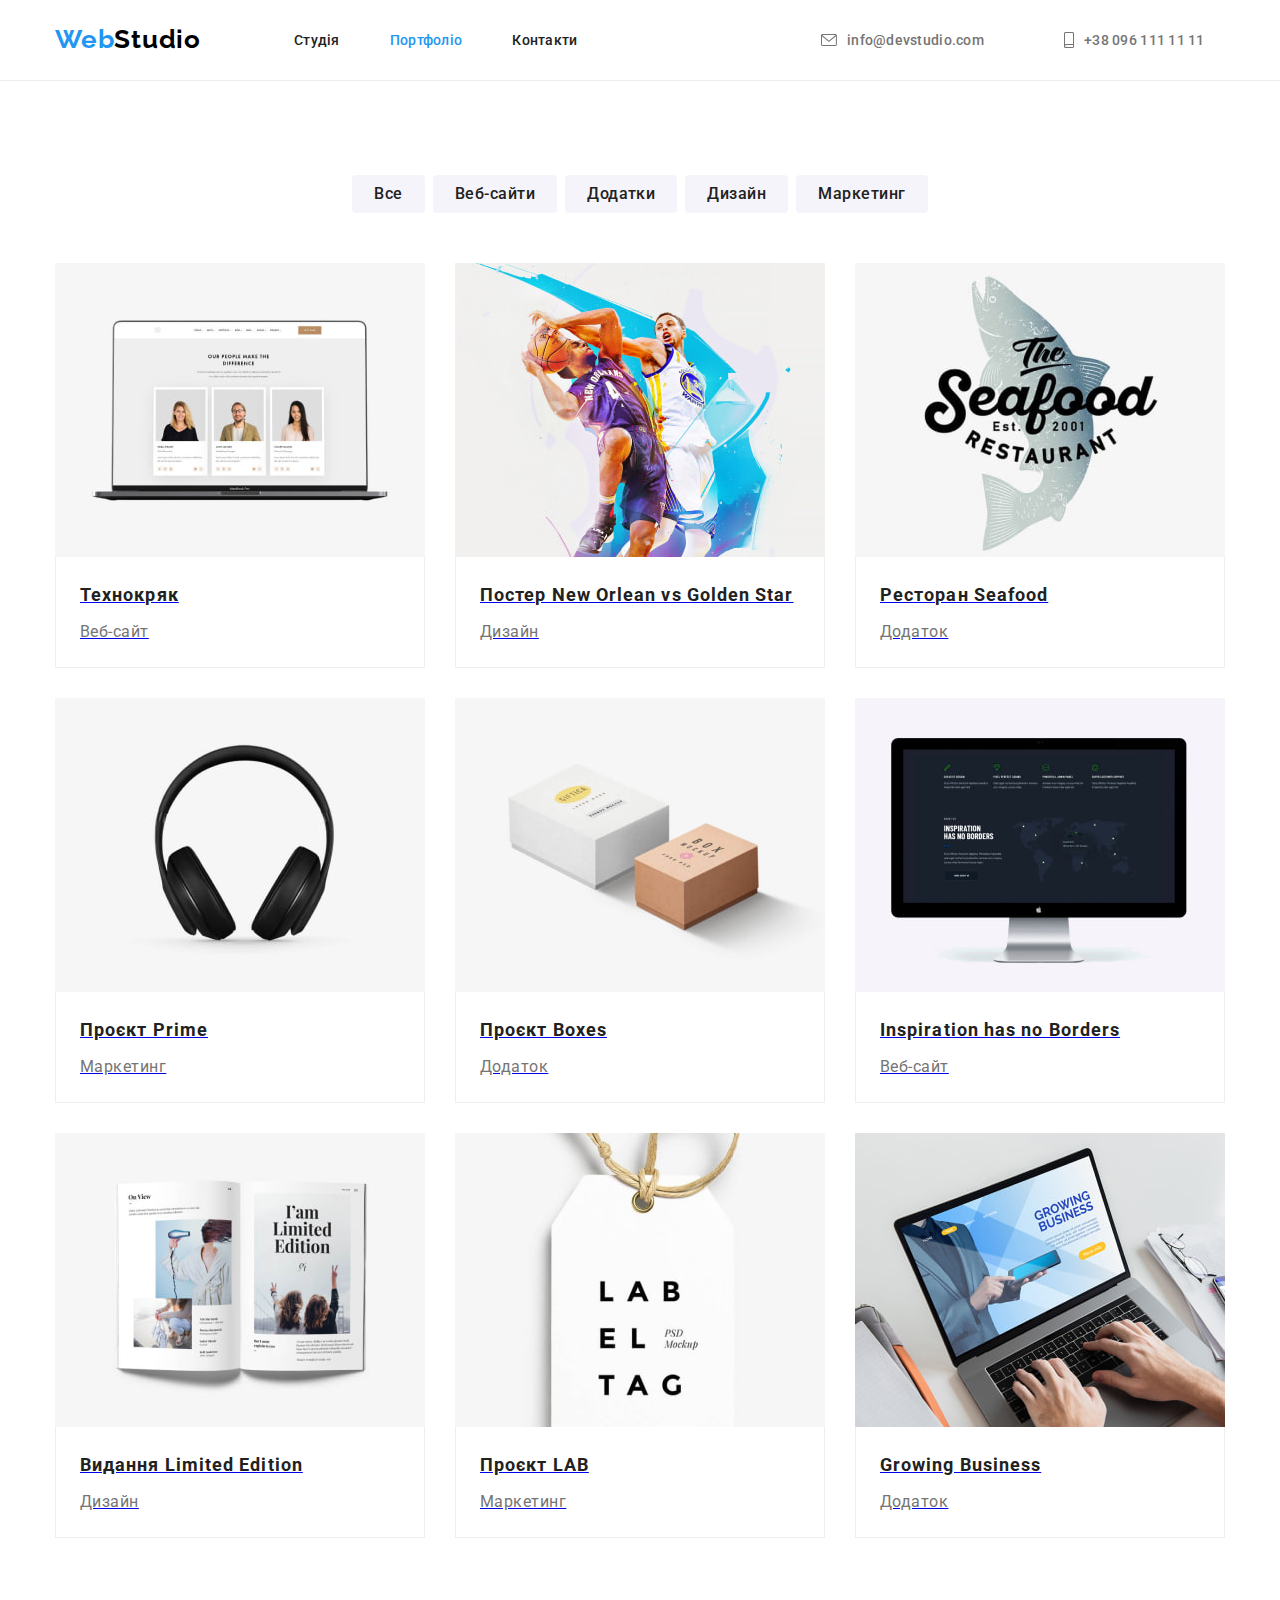
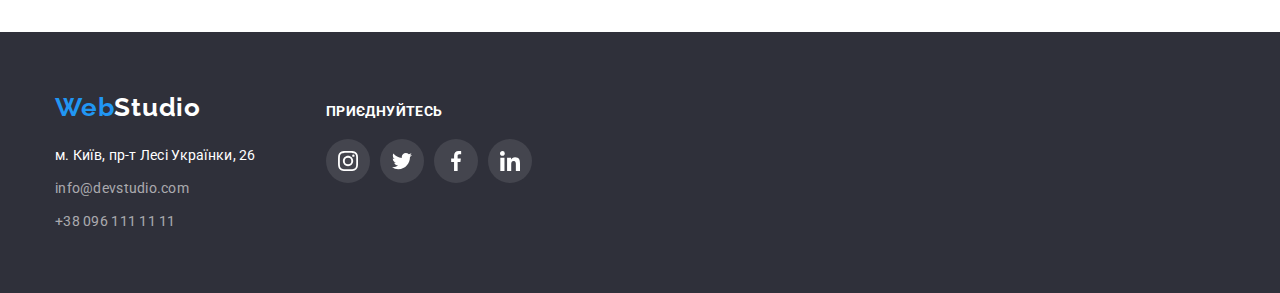
==== commit be1c7e9b: "fix error with focus on cards in portfolio" ====
--- a/portfolio.html
+++ b/portfolio.html
@@ -108,7 +108,7 @@
           </ul>
           <ul class="list card-set">
             <li class="project-card">
-              <a class="project-link"
+              <a href="#" class="project-link"
                 ><img
                   src="./images/portfolio/website-techno.jpg"
                   alt="Веб-сайт Технокряк"
@@ -122,7 +122,7 @@
               >
             </li>
             <li class="project-card">
-              <a class="project-link"
+              <a href="#" class="project-link"
                 ><img
                   src="./images/portfolio/poster.jpg"
                   alt="Постер з двома баскетболістами"
@@ -138,7 +138,7 @@
               >
             </li>
             <li class="project-card">
-              <a class="project-link"
+              <a href="#" class="project-link"
                 ><img
                   src="./images/portfolio/logo-restaurant.jpg"
                   alt="Лого ресторану з  рибою"
@@ -152,7 +152,7 @@
               >
             </li>
             <li class="project-card">
-              <a class="project-link"
+              <a href="#" class="project-link"
                 ><img
                   src="./images/portfolio/project-prime.jpg"
                   alt="Навушники"
@@ -166,7 +166,7 @@
               >
             </li>
             <li class="project-card">
-              <a class="project-link"
+              <a href="#" class="project-link"
                 ><img
                   src="./images/portfolio/project-boxes.jpg"
                   alt="Дві коробки"
@@ -180,7 +180,7 @@
               >
             </li>
             <li class="project-card">
-              <a class="project-link"
+              <a href="#" class="project-link"
                 ><img
                   src="./images/portfolio/website-inspiration.jpg"
                   alt="Веб-сайт Inspiration has no Borders"
@@ -194,7 +194,7 @@
               >
             </li>
             <li class="project-card">
-              <a class="project-link"
+              <a href="#" class="project-link"
                 ><img
                   src="./images/portfolio/magazine.jpg"
                   alt="Журнал"
@@ -208,7 +208,7 @@
               >
             </li>
             <li class="project-card">
-              <a class="project-link"
+              <a href="#" class="project-link"
                 ><img
                   src="./images/portfolio/label-tag.jpg"
                   alt="Етикетка"
@@ -222,7 +222,7 @@
               >
             </li>
             <li class="project-card">
-              <a class="project-link"
+              <a href="#" class="project-link"
                 ><img
                   src="./images/portfolio/growing-business.jpg"
                   alt="Додаток Growing Business"
